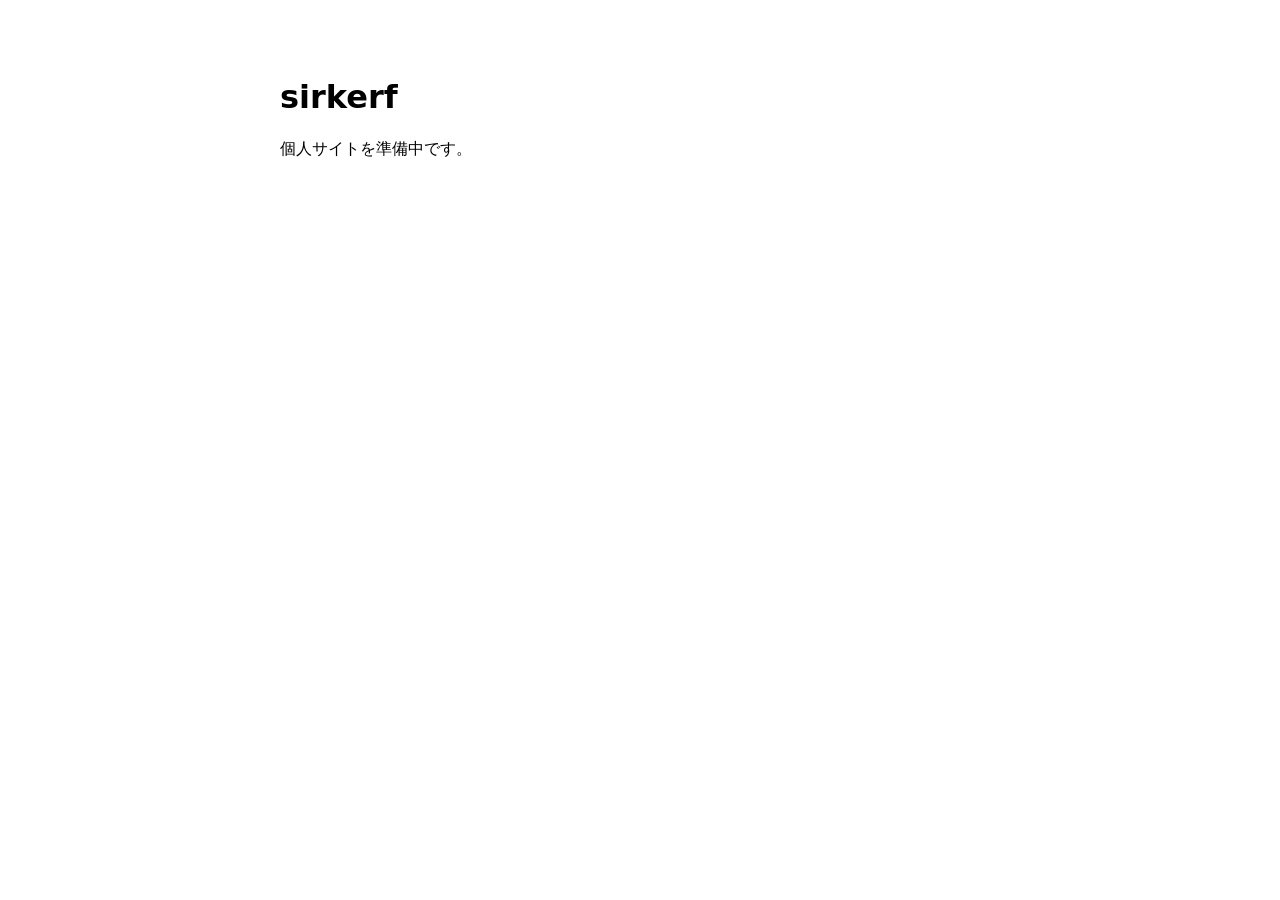
==== index.html @ 5db76c5f "Add initial homepage" ====
<!DOCTYPE html>
<html lang="ja">
<head>
  <meta charset="UTF-8">
  <meta name="viewport" content="width=device-width, initial-scale=1.0">
  <title>sirkerf</title>
  <style>
    :root {
      color-scheme: light dark;
      font-family: system-ui, -apple-system, BlinkMacSystemFont, sans-serif;
    }

    body {
      max-width: 720px;
      margin: 0 auto;
      padding: 48px 24px;
      line-height: 1.8;
    }

    h1 {
      margin-bottom: 8px;
    }

    p {
      margin-top: 0;
    }
  </style>
</head>
<body>
  <main>
    <h1>sirkerf</h1>
    <p>個人サイトを準備中です。</p>
  </main>
</body>
</html>
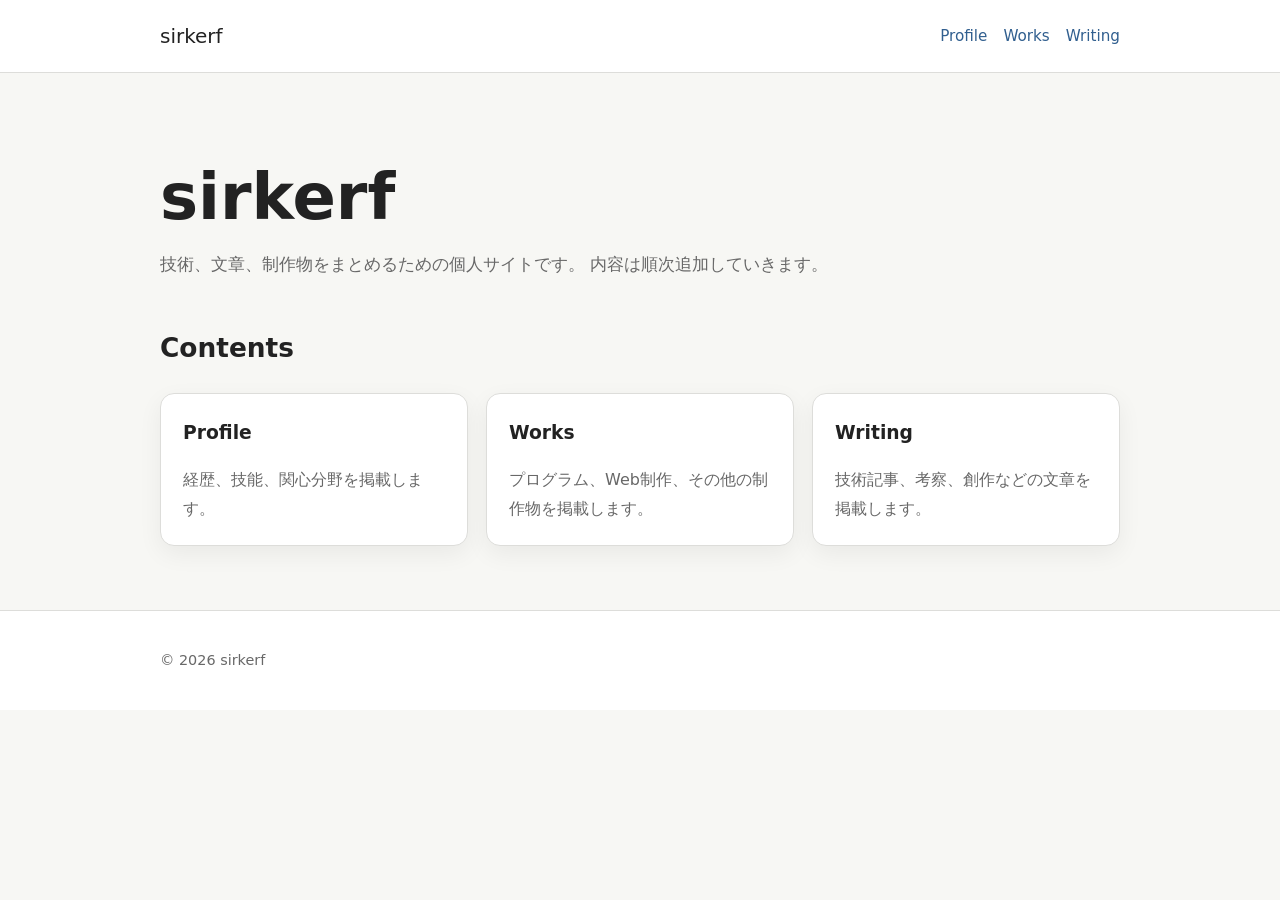
==== commit db4224b3: "Add site structure" ====
--- a/index.html
+++ b/index.html
@@ -4,32 +4,58 @@
   <meta charset="UTF-8">
   <meta name="viewport" content="width=device-width, initial-scale=1.0">
   <title>sirkerf</title>
-  <style>
-    :root {
-      color-scheme: light dark;
-      font-family: system-ui, -apple-system, BlinkMacSystemFont, sans-serif;
-    }
-
-    body {
-      max-width: 720px;
-      margin: 0 auto;
-      padding: 48px 24px;
-      line-height: 1.8;
-    }
-
-    h1 {
-      margin-bottom: 8px;
-    }
-
-    p {
-      margin-top: 0;
-    }
-  </style>
+  <meta name="description" content="sirkerfの個人サイト。プロフィール、制作物、文章を掲載しています。">
+  <link rel="stylesheet" href="style.css">
 </head>
 <body>
+  <header class="site-header">
+    <div class="header-inner">
+      <p class="site-title"><a href="index.html">sirkerf</a></p>
+      <nav aria-label="主要メニュー">
+        <ul>
+          <li><a href="profile.html">Profile</a></li>
+          <li><a href="works.html">Works</a></li>
+          <li><a href="writing.html">Writing</a></li>
+        </ul>
+      </nav>
+    </div>
+  </header>
+
   <main>
-    <h1>sirkerf</h1>
-    <p>個人サイトを準備中です。</p>
+    <section class="hero">
+      <h1>sirkerf</h1>
+      <p>
+        技術、文章、制作物をまとめるための個人サイトです。
+        内容は順次追加していきます。
+      </p>
+    </section>
+
+    <section>
+      <h2 class="section-title">Contents</h2>
+
+      <div class="card-grid">
+        <a class="card" href="profile.html">
+          <h3>Profile</h3>
+          <p>経歴、技能、関心分野を掲載します。</p>
+        </a>
+
+        <a class="card" href="works.html">
+          <h3>Works</h3>
+          <p>プログラム、Web制作、その他の制作物を掲載します。</p>
+        </a>
+
+        <a class="card" href="writing.html">
+          <h3>Writing</h3>
+          <p>技術記事、考察、創作などの文章を掲載します。</p>
+        </a>
+      </div>
+    </section>
   </main>
+
+  <footer class="site-footer">
+    <div class="footer-inner">
+      <p>&copy; 2026 sirkerf</p>
+    </div>
+  </footer>
 </body>
-</html>
+</html>
--- a/style.css
+++ b/style.css
@@ -0,0 +1,207 @@
+:root {
+  color-scheme: light dark;
+  --background: #f7f7f4;
+  --surface: #ffffff;
+  --text: #222222;
+  --muted: #686868;
+  --border: #ddddda;
+  --accent: #315f8f;
+  --accent-hover: #24496f;
+  --shadow: 0 8px 24px rgba(0, 0, 0, 0.06);
+}
+
+@media (prefers-color-scheme: dark) {
+  :root {
+    --background: #151718;
+    --surface: #202324;
+    --text: #f2f2ef;
+    --muted: #b5b7b6;
+    --border: #3a3e3f;
+    --accent: #8ebbea;
+    --accent-hover: #b4d5f5;
+    --shadow: none;
+  }
+}
+
+* {
+  box-sizing: border-box;
+}
+
+html {
+  scroll-behavior: smooth;
+}
+
+body {
+  margin: 0;
+  background: var(--background);
+  color: var(--text);
+  font-family:
+    system-ui,
+    -apple-system,
+    BlinkMacSystemFont,
+    "Hiragino Sans",
+    "Yu Gothic",
+    sans-serif;
+  line-height: 1.8;
+}
+
+a {
+  color: var(--accent);
+}
+
+a:hover {
+  color: var(--accent-hover);
+}
+
+.site-header {
+  border-bottom: 1px solid var(--border);
+  background: var(--surface);
+}
+
+.header-inner,
+main,
+.footer-inner {
+  width: min(960px, calc(100% - 40px));
+  margin: 0 auto;
+}
+
+.header-inner {
+  display: flex;
+  align-items: center;
+  justify-content: space-between;
+  gap: 20px;
+  padding: 18px 0;
+}
+
+.site-title {
+  margin: 0;
+  font-size: 1.25rem;
+}
+
+.site-title a {
+  color: var(--text);
+  text-decoration: none;
+}
+
+nav ul {
+  display: flex;
+  flex-wrap: wrap;
+  gap: 16px;
+  margin: 0;
+  padding: 0;
+  list-style: none;
+}
+
+nav a {
+  text-decoration: none;
+  font-size: 0.95rem;
+}
+
+main {
+  padding: 64px 0;
+}
+
+.hero {
+  padding: 24px 0 44px;
+}
+
+.hero h1 {
+  margin: 0 0 14px;
+  font-size: clamp(2rem, 6vw, 4rem);
+  line-height: 1.15;
+}
+
+.hero p {
+  max-width: 680px;
+  margin: 0;
+  color: var(--muted);
+  font-size: 1.08rem;
+}
+
+.section-title {
+  margin-top: 0;
+  font-size: 1.65rem;
+}
+
+.card-grid {
+  display: grid;
+  grid-template-columns: repeat(auto-fit, minmax(220px, 1fr));
+  gap: 18px;
+}
+
+.card {
+  display: block;
+  padding: 22px;
+  border: 1px solid var(--border);
+  border-radius: 14px;
+  background: var(--surface);
+  box-shadow: var(--shadow);
+  color: var(--text);
+  text-decoration: none;
+}
+
+.card:hover {
+  transform: translateY(-2px);
+  transition: transform 0.16s ease;
+}
+
+.card h2,
+.card h3 {
+  margin-top: 0;
+  margin-bottom: 8px;
+}
+
+.card p {
+  margin-bottom: 0;
+  color: var(--muted);
+}
+
+.content {
+  max-width: 760px;
+}
+
+.content h1 {
+  margin-top: 0;
+  font-size: 2.4rem;
+}
+
+.content h2 {
+  margin-top: 38px;
+  border-bottom: 1px solid var(--border);
+  padding-bottom: 6px;
+}
+
+.content ul {
+  padding-left: 1.3rem;
+}
+
+.note {
+  padding: 16px 18px;
+  border-left: 4px solid var(--accent);
+  background: var(--surface);
+}
+
+.site-footer {
+  border-top: 1px solid var(--border);
+  background: var(--surface);
+}
+
+.footer-inner {
+  padding: 22px 0;
+  color: var(--muted);
+  font-size: 0.9rem;
+}
+
+@media (max-width: 640px) {
+  .header-inner {
+    display: block;
+  }
+
+  nav ul {
+    margin-top: 10px;
+  }
+
+  main {
+    padding-top: 40px;
+  }
+}
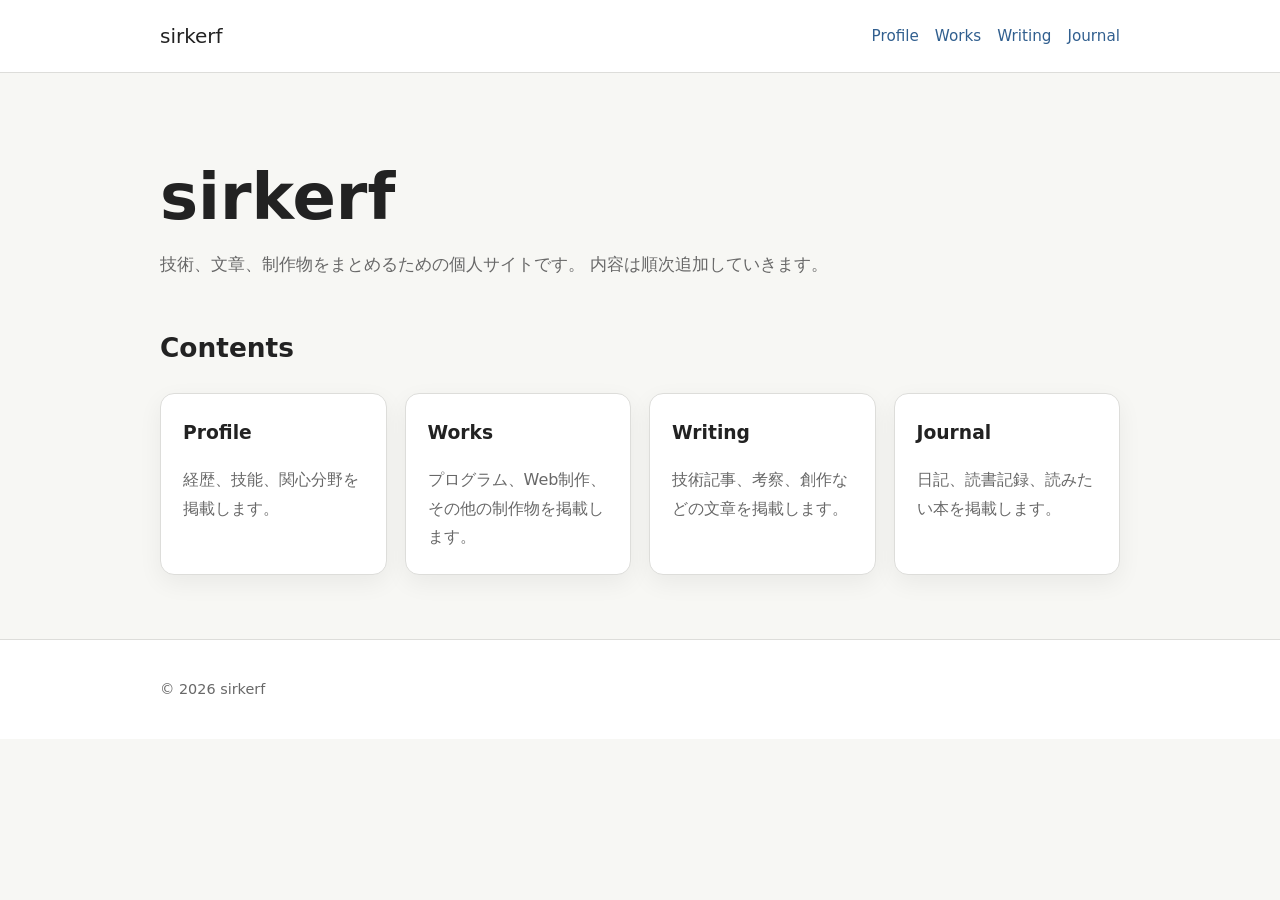
==== commit c744e283: "Connect journal pages and clean up Pages config" ====
--- a/index.html
+++ b/index.html
@@ -16,6 +16,7 @@
           <li><a href="profile.html">Profile</a></li>
           <li><a href="works.html">Works</a></li>
           <li><a href="writing.html">Writing</a></li>
+          <li><a href="journal.html">Journal</a></li>
         </ul>
       </nav>
     </div>
@@ -48,6 +49,11 @@
           <h3>Writing</h3>
           <p>技術記事、考察、創作などの文章を掲載します。</p>
         </a>
+        
+        <a class="card" href="journal.html">
+          <h3>Journal</h3>
+          <p>日記、読書記録、読みたい本を掲載します。</p>
+        </a>
       </div>
     </section>
   </main>
--- a/style.css
+++ b/style.css
@@ -204,4 +204,105 @@
   main {
     padding-top: 40px;
   }
+}
+
+.status {
+  display: inline-block;
+  margin-bottom: 10px;
+  padding: 2px 9px;
+  border: 1px solid var(--border);
+  border-radius: 999px;
+  color: var(--muted);
+  font-size: 0.82rem;
+  line-height: 1.5;
+}
+.tags {
+  display: flex;
+  flex-wrap: wrap;
+  gap: 8px;
+  margin: 14px 0 0;
+  padding: 0;
+  list-style: none;
+}
+.tags li {
+  padding: 2px 8px;
+  border-radius: 6px;
+  background: var(--background);
+  color: var(--muted);
+  font-size: 0.82rem;
+}
+.work-links {
+  margin-top: 16px;
+}
+
+.article-list {
+  display: grid;
+  gap: 18px;
+  margin-top: 24px;
+}
+.article-card {
+  padding: 22px;
+  border: 1px solid var(--border);
+  border-radius: 14px;
+  background: var(--surface);
+  box-shadow: var(--shadow);
+}
+.article-card h2 {
+  margin: 6px 0 8px;
+  font-size: 1.3rem;
+}
+.article-card p {
+  margin-bottom: 0;
+  color: var(--muted);
+}
+.article-meta {
+  color: var(--muted);
+  font-size: 0.86rem;
+}
+.article-body {
+  max-width: 760px;
+}
+.article-body h1 {
+  margin-top: 0;
+  font-size: 2.4rem;
+}
+.article-body h2 {
+  margin-top: 38px;
+  border-bottom: 1px solid var(--border);
+  padding-bottom: 6px;
+}
+.back-link {
+  display: inline-block;
+  margin-bottom: 22px;
+}
+
+.journal-entry,
+.book-item {
+  margin-top: 18px;
+  padding: 20px 22px;
+  border: 1px solid var(--border);
+  border-radius: 14px;
+  background: var(--surface);
+  box-shadow: var(--shadow);
+}
+.journal-entry h2,
+.book-item h2 {
+  margin: 4px 0 10px;
+  font-size: 1.25rem;
+}
+.journal-entry p:last-child,
+.book-item p:last-child {
+  margin-bottom: 0;
+}
+.entry-date,
+.book-meta {
+  color: var(--muted);
+  font-size: 0.86rem;
+}
+.empty-state {
+  margin-top: 22px;
+  padding: 18px 20px;
+  border: 1px dashed var(--border);
+  border-radius: 12px;
+  color: var(--muted);
 }
